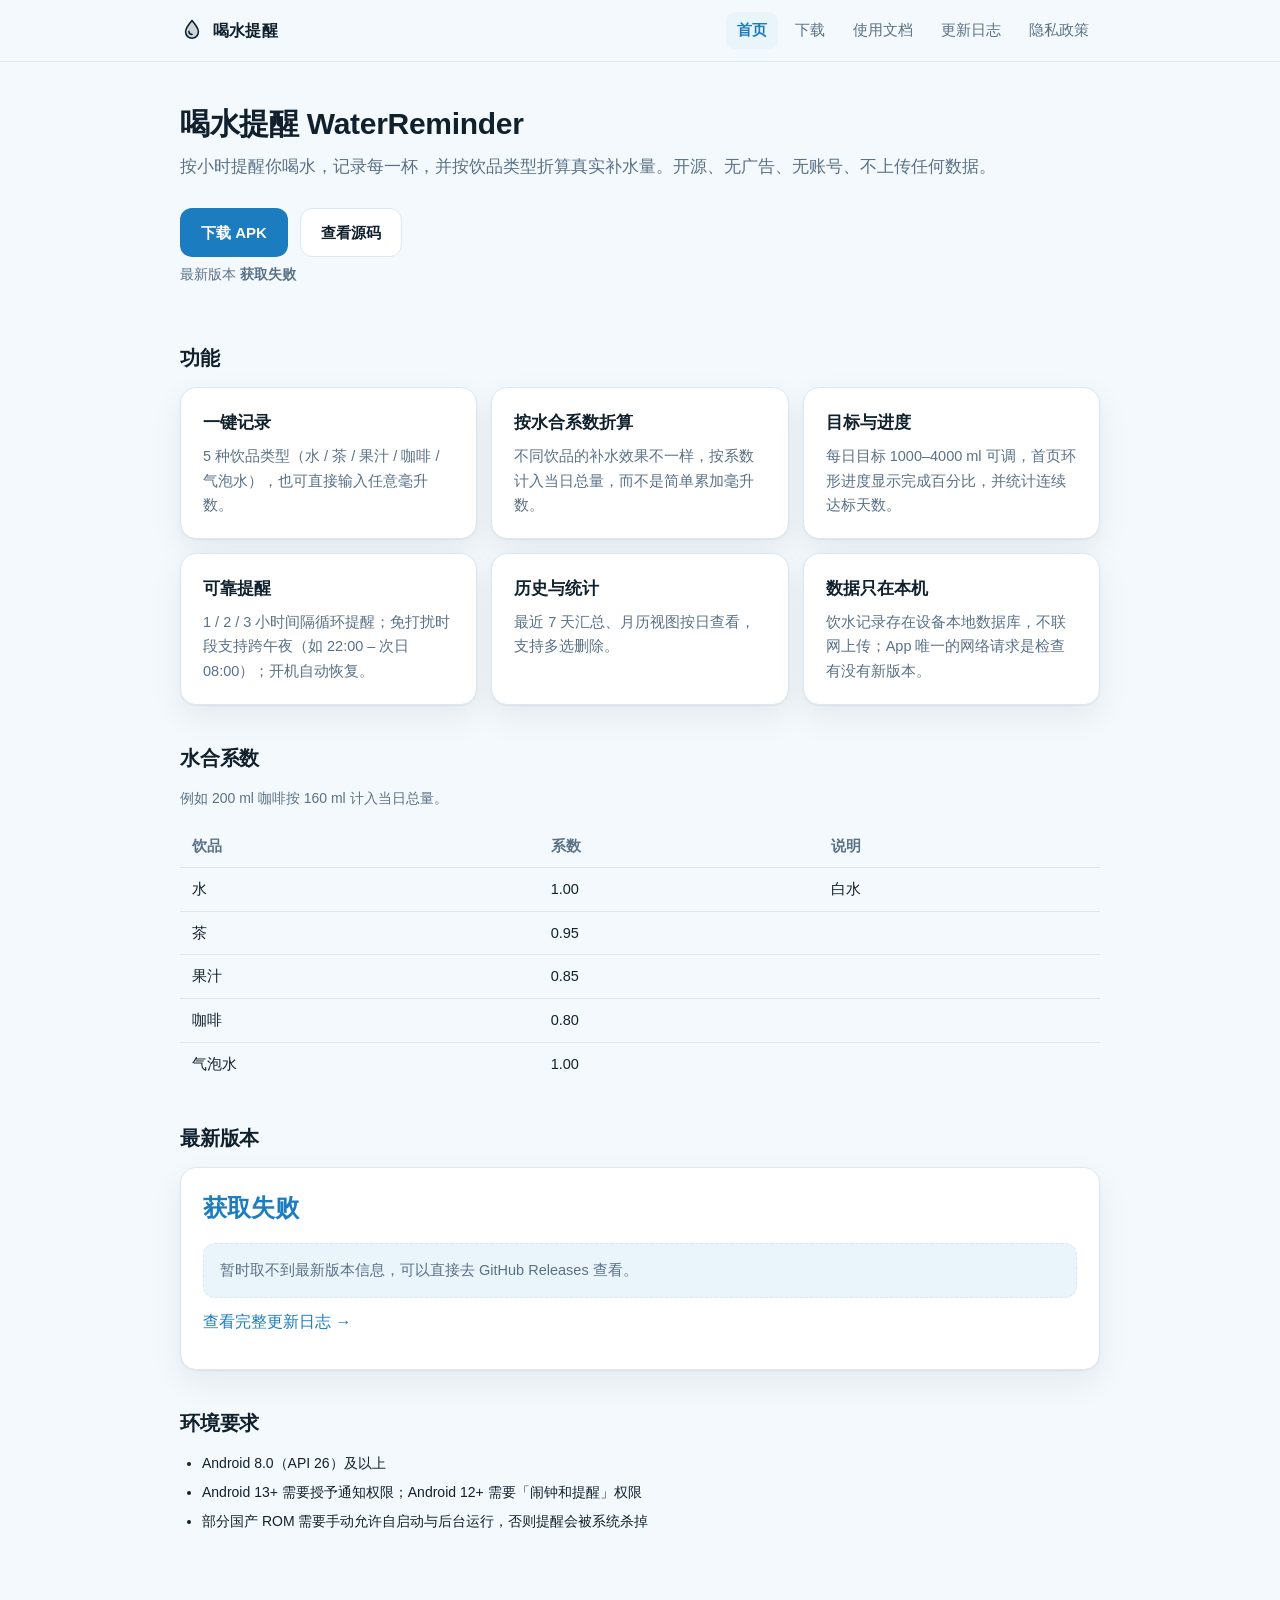
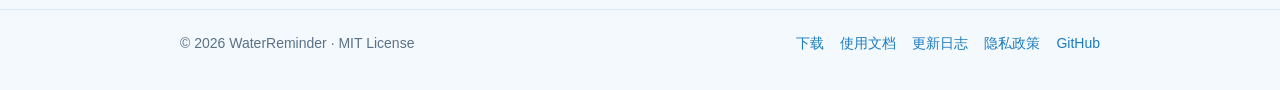
==== docs/index.html @ f53e742c "feat(update): 应用内更新改读 GitHub Releases API，Pages 转型官网 - UpdateChecker 改读 /releases/latest，按 versionNa" ====
<!DOCTYPE html>
<html lang="zh-CN">
<head>
<meta charset="utf-8">
<meta name="viewport" content="width=device-width, initial-scale=1">
<title>喝水提醒 WaterReminder — 简单、开源的饮水提醒 App</title>
<meta name="description" content="WaterReminder 是一个轻量的 Android 喝水提醒应用：按小时提醒喝水，记录每一杯，按饮品类型折算真实补水量。无广告、无账号、不收集数据。">
<link rel="stylesheet" href="assets/style.css">
</head>
<body>

<header class="site-header">
  <div class="inner">
    <a class="brand" href="./">
      <svg viewBox="0 0 24 24" aria-hidden="true" fill="none">
        <path d="M12 2.6c3.9 4.5 6.4 7.9 6.4 11.2A6.4 6.4 0 0 1 12 20.2a6.4 6.4 0 0 1-6.4-6.4c0-3.3 2.5-6.7 6.4-11.2Z"
              fill="currentColor" opacity=".16"/>
        <path d="M12 2.6c3.9 4.5 6.4 7.9 6.4 11.2A6.4 6.4 0 0 1 12 20.2a6.4 6.4 0 0 1-6.4-6.4c0-3.3 2.5-6.7 6.4-11.2Z"
              stroke="currentColor" stroke-width="1.6" stroke-linejoin="round"/>
        <path d="M9 13.4c0 1.7 1.3 3 3 3" stroke="currentColor" stroke-width="1.6" stroke-linecap="round"/>
      </svg>
      喝水提醒
    </a>
    <nav class="nav">
      <a href="./" aria-current="page">首页</a>
      <a href="download/">下载</a>
      <a href="docs/">使用文档</a>
      <a href="changelog/">更新日志</a>
      <a href="privacy/">隐私政策</a>
    </nav>
  </div>
</header>

<main>

  <section class="hero">
    <div class="text">
      <h1>喝水提醒 WaterReminder</h1>
      <p class="lede">按小时提醒你喝水，记录每一杯，并按饮品类型折算真实补水量。开源、无广告、无账号、不上传任何数据。</p>
      <div class="actions">
        <a class="btn btn-primary" data-download href="https://github.com/os233/WaterReminder/releases/latest">
          下载 APK
        </a>
        <a class="btn btn-ghost" href="https://github.com/os233/WaterReminder">查看源码</a>
      </div>
      <p class="small muted">
        最新版本 <strong data-latest-version>读取中…</strong>
        <span data-latest-date></span>
      </p>
    </div>
  </section>

  <h2>功能</h2>
  <div class="grid">
    <div class="card feature">
      <h3>一键记录</h3>
      <p>5 种饮品类型（水 / 茶 / 果汁 / 咖啡 / 气泡水），也可直接输入任意毫升数。</p>
    </div>
    <div class="card feature">
      <h3>按水合系数折算</h3>
      <p>不同饮品的补水效果不一样，按系数计入当日总量，而不是简单累加毫升数。</p>
    </div>
    <div class="card feature">
      <h3>目标与进度</h3>
      <p>每日目标 1000–4000 ml 可调，首页环形进度显示完成百分比，并统计连续达标天数。</p>
    </div>
    <div class="card feature">
      <h3>可靠提醒</h3>
      <p>1 / 2 / 3 小时间隔循环提醒；免打扰时段支持跨午夜（如 22:00 – 次日 08:00）；开机自动恢复。</p>
    </div>
    <div class="card feature">
      <h3>历史与统计</h3>
      <p>最近 7 天汇总、月历视图按日查看，支持多选删除。</p>
    </div>
    <div class="card feature">
      <h3>数据只在本机</h3>
      <p>饮水记录存在设备本地数据库，不联网上传；App 唯一的网络请求是检查有没有新版本。</p>
    </div>
  </div>

  <h2>水合系数</h2>
  <p class="small muted">例如 200 ml 咖啡按 160 ml 计入当日总量。</p>
  <table>
    <thead>
      <tr><th>饮品</th><th>系数</th><th>说明</th></tr>
    </thead>
    <tbody>
      <tr><td>水</td><td>1.00</td><td>白水</td></tr>
      <tr><td>茶</td><td>0.95</td><td></td></tr>
      <tr><td>果汁</td><td>0.85</td><td></td></tr>
      <tr><td>咖啡</td><td>0.80</td><td></td></tr>
      <tr><td>气泡水</td><td>1.00</td><td></td></tr>
    </tbody>
  </table>

  <h2>最新版本</h2>
  <div class="card">
    <div class="version-row">
      <span class="version-tag" data-latest-version>读取中…</span>
      <span class="muted small" data-latest-date></span>
    </div>
    <p class="small muted" data-latest-size></p>
    <div class="notes" data-latest-notes>
      <p class="muted">正在读取更新说明…</p>
    </div>
    <p><a href="changelog/">查看完整更新日志 →</a></p>
  </div>

  <h2>环境要求</h2>
  <ul class="small">
    <li>Android 8.0（API 26）及以上</li>
    <li>Android 13+ 需要授予通知权限；Android 12+ 需要「闹钟和提醒」权限</li>
    <li>部分国产 ROM 需要手动允许自启动与后台运行，否则提醒会被系统杀掉</li>
  </ul>

</main>

<footer class="site-footer">
  <div class="inner">
    <span>© 2026 WaterReminder · MIT License</span>
    <span class="links">
      <a href="download/">下载</a>
      <a href="docs/">使用文档</a>
      <a href="changelog/">更新日志</a>
      <a href="privacy/">隐私政策</a>
      <a href="https://github.com/os233/WaterReminder">GitHub</a>
    </span>
  </div>
</footer>

<script src="assets/site.js"></script>
</body>
</html>
---- docs/assets/style.css ----
/* WaterReminder 官网样式：单文件、无构建、跟随系统深浅色 */

:root {
  --bg: #f4f9fd;
  --surface: #ffffff;
  --surface-soft: #eaf4fb;
  --text: #10212d;
  --muted: #5a7186;
  --border: #dbe8f2;
  --primary: #1b7cc0;
  --primary-strong: #1567a3;
  --accent: #2bb3a3;
  --shadow: 0 1px 2px rgba(16, 33, 45, .06), 0 12px 32px rgba(16, 33, 45, .07);
  --radius: 16px;
  --max: 960px;
}

@media (prefers-color-scheme: dark) {
  :root {
    --bg: #0d151e;
    --surface: #16212c;
    --surface-soft: #1b2936;
    --text: #e7eff6;
    --muted: #93a8ba;
    --border: #26333f;
    --primary: #58b1e9;
    --primary-strong: #7cc4f2;
    --accent: #46c8b6;
    --shadow: 0 1px 2px rgba(0, 0, 0, .3), 0 12px 32px rgba(0, 0, 0, .35);
  }
}

* { box-sizing: border-box; }

html { -webkit-text-size-adjust: 100%; }

body {
  margin: 0;
  background: var(--bg);
  color: var(--text);
  font-family: -apple-system, BlinkMacSystemFont, "Segoe UI", "PingFang SC",
    "Hiragino Sans GB", "Microsoft YaHei", Roboto, sans-serif;
  font-size: 16px;
  line-height: 1.7;
}

a { color: var(--primary); text-decoration: none; }
a:hover { text-decoration: underline; }

/* ── 顶栏 ─────────────────────────────────────────── */
.site-header {
  position: sticky;
  top: 0;
  z-index: 10;
  background: var(--bg);
  background: color-mix(in srgb, var(--bg) 88%, transparent);
  backdrop-filter: saturate(160%) blur(10px);
  border-bottom: 1px solid var(--border);
}

.site-header .inner {
  max-width: var(--max);
  margin: 0 auto;
  padding: 12px 20px;
  display: flex;
  align-items: center;
  gap: 18px;
  flex-wrap: wrap;
}

.brand {
  display: flex;
  align-items: center;
  gap: 9px;
  font-weight: 700;
  color: var(--text);
  letter-spacing: .2px;
}
.brand:hover { text-decoration: none; }
.brand svg { width: 24px; height: 24px; flex: none; }

.nav { margin-left: auto; display: flex; gap: 6px; flex-wrap: wrap; }
.nav a {
  color: var(--muted);
  padding: 6px 11px;
  border-radius: 9px;
  font-size: 14.5px;
}
.nav a:hover { background: var(--surface-soft); color: var(--text); text-decoration: none; }
.nav a[aria-current="page"] { color: var(--primary); background: var(--surface-soft); font-weight: 600; }

/* ── 布局 ─────────────────────────────────────────── */
main { max-width: var(--max); margin: 0 auto; padding: 34px 20px 60px; }

h1 { font-size: 30px; line-height: 1.3; margin: 0 0 10px; letter-spacing: -.3px; }
h2 { font-size: 20px; margin: 36px 0 12px; letter-spacing: -.2px; }
h3 { font-size: 16.5px; margin: 24px 0 8px; }
p { margin: 0 0 14px; }

.lede { font-size: 17px; color: var(--muted); margin-bottom: 26px; }

.card {
  background: var(--surface);
  border: 1px solid var(--border);
  border-radius: var(--radius);
  padding: 20px 22px;
  box-shadow: var(--shadow);
}

.grid { display: grid; gap: 14px; grid-template-columns: repeat(auto-fit, minmax(240px, 1fr)); }

.muted { color: var(--muted); }
.small { font-size: 14px; }

/* ── 首页 hero ────────────────────────────────────── */
.hero {
  display: flex;
  align-items: center;
  gap: 28px;
  flex-wrap: wrap;
  padding: 8px 0 4px;
}
.hero .text { flex: 1 1 340px; }
.hero .mark { flex: 0 0 auto; }

.actions { display: flex; gap: 12px; flex-wrap: wrap; margin: 22px 0 6px; }

.btn {
  display: inline-flex;
  align-items: center;
  gap: 8px;
  padding: 11px 20px;
  border-radius: 12px;
  font-size: 15px;
  font-weight: 600;
  border: 1px solid transparent;
  cursor: pointer;
}
.btn:hover { text-decoration: none; }
.btn-primary { background: var(--primary); color: #fff; }
.btn-primary:hover { background: var(--primary-strong); }
@media (prefers-color-scheme: dark) {
  .btn-primary { color: #08141d; }
}
.btn-ghost { border-color: var(--border); color: var(--text); background: var(--surface); }
.btn-ghost:hover { background: var(--surface-soft); }
.btn[aria-disabled="true"] { opacity: .55; pointer-events: none; }

/* ── 功能列表 ─────────────────────────────────────── */
.feature h3 { margin-top: 0; display: flex; align-items: center; gap: 8px; }
.feature p { margin: 0; color: var(--muted); font-size: 14.5px; }

table { width: 100%; border-collapse: collapse; font-size: 14.5px; margin: 6px 0 18px; }
th, td { text-align: left; padding: 9px 12px; border-bottom: 1px solid var(--border); }
th { color: var(--muted); font-weight: 600; }
tbody tr:last-child td { border-bottom: none; }

ul, ol { padding-left: 22px; margin: 0 0 16px; }
li { margin: 5px 0; }

code {
  font-family: ui-monospace, SFMono-Regular, "SF Mono", Consolas, monospace;
  font-size: .9em;
  background: var(--surface-soft);
  padding: 2px 6px;
  border-radius: 6px;
  word-break: break-all;
}

pre {
  background: var(--surface-soft);
  border: 1px solid var(--border);
  border-radius: 12px;
  padding: 14px 16px;
  overflow-x: auto;
  font-size: 13.5px;
  line-height: 1.6;
}
pre code { background: none; padding: 0; }

/* ── 版本信息 ─────────────────────────────────────── */
.version-row {
  display: flex;
  align-items: baseline;
  gap: 12px;
  flex-wrap: wrap;
  margin-bottom: 4px;
}
.version-tag { font-size: 24px; font-weight: 700; color: var(--primary); }

.checksum {
  display: block;
  font-size: 12.5px;
  color: var(--muted);
  word-break: break-all;
  margin-top: 10px;
}

/* ── 更新日志 ─────────────────────────────────────── */
.release { border-top: 1px solid var(--border); padding-top: 22px; margin-top: 22px; }
.release:first-child { border-top: none; margin-top: 0; padding-top: 0; }
.release header { display: flex; align-items: baseline; gap: 10px; flex-wrap: wrap; }
.release h3 { margin: 0; font-size: 19px; }
.release time { color: var(--muted); font-size: 14px; }
.release .tag-chip {
  font-size: 12px;
  font-weight: 600;
  color: var(--accent);
  border: 1px solid currentColor;
  border-radius: 999px;
  padding: 1px 9px;
}
.notes { margin-top: 10px; font-size: 15px; }
.notes h4 { font-size: 15px; margin: 16px 0 6px; }
.notes ul { margin: 0 0 10px; }
.notes p { margin: 0 0 10px; }

.notice {
  background: var(--surface-soft);
  border: 1px dashed var(--border);
  border-radius: 12px;
  padding: 14px 16px;
  color: var(--muted);
  font-size: 14.5px;
}

/* ── 页脚 ─────────────────────────────────────────── */
.site-footer {
  border-top: 1px solid var(--border);
  color: var(--muted);
  font-size: 14px;
}
.site-footer .inner {
  max-width: var(--max);
  margin: 0 auto;
  padding: 22px 20px 34px;
  display: flex;
  gap: 14px;
  flex-wrap: wrap;
  align-items: center;
}
.site-footer .inner .links { margin-left: auto; display: flex; gap: 16px; flex-wrap: wrap; }
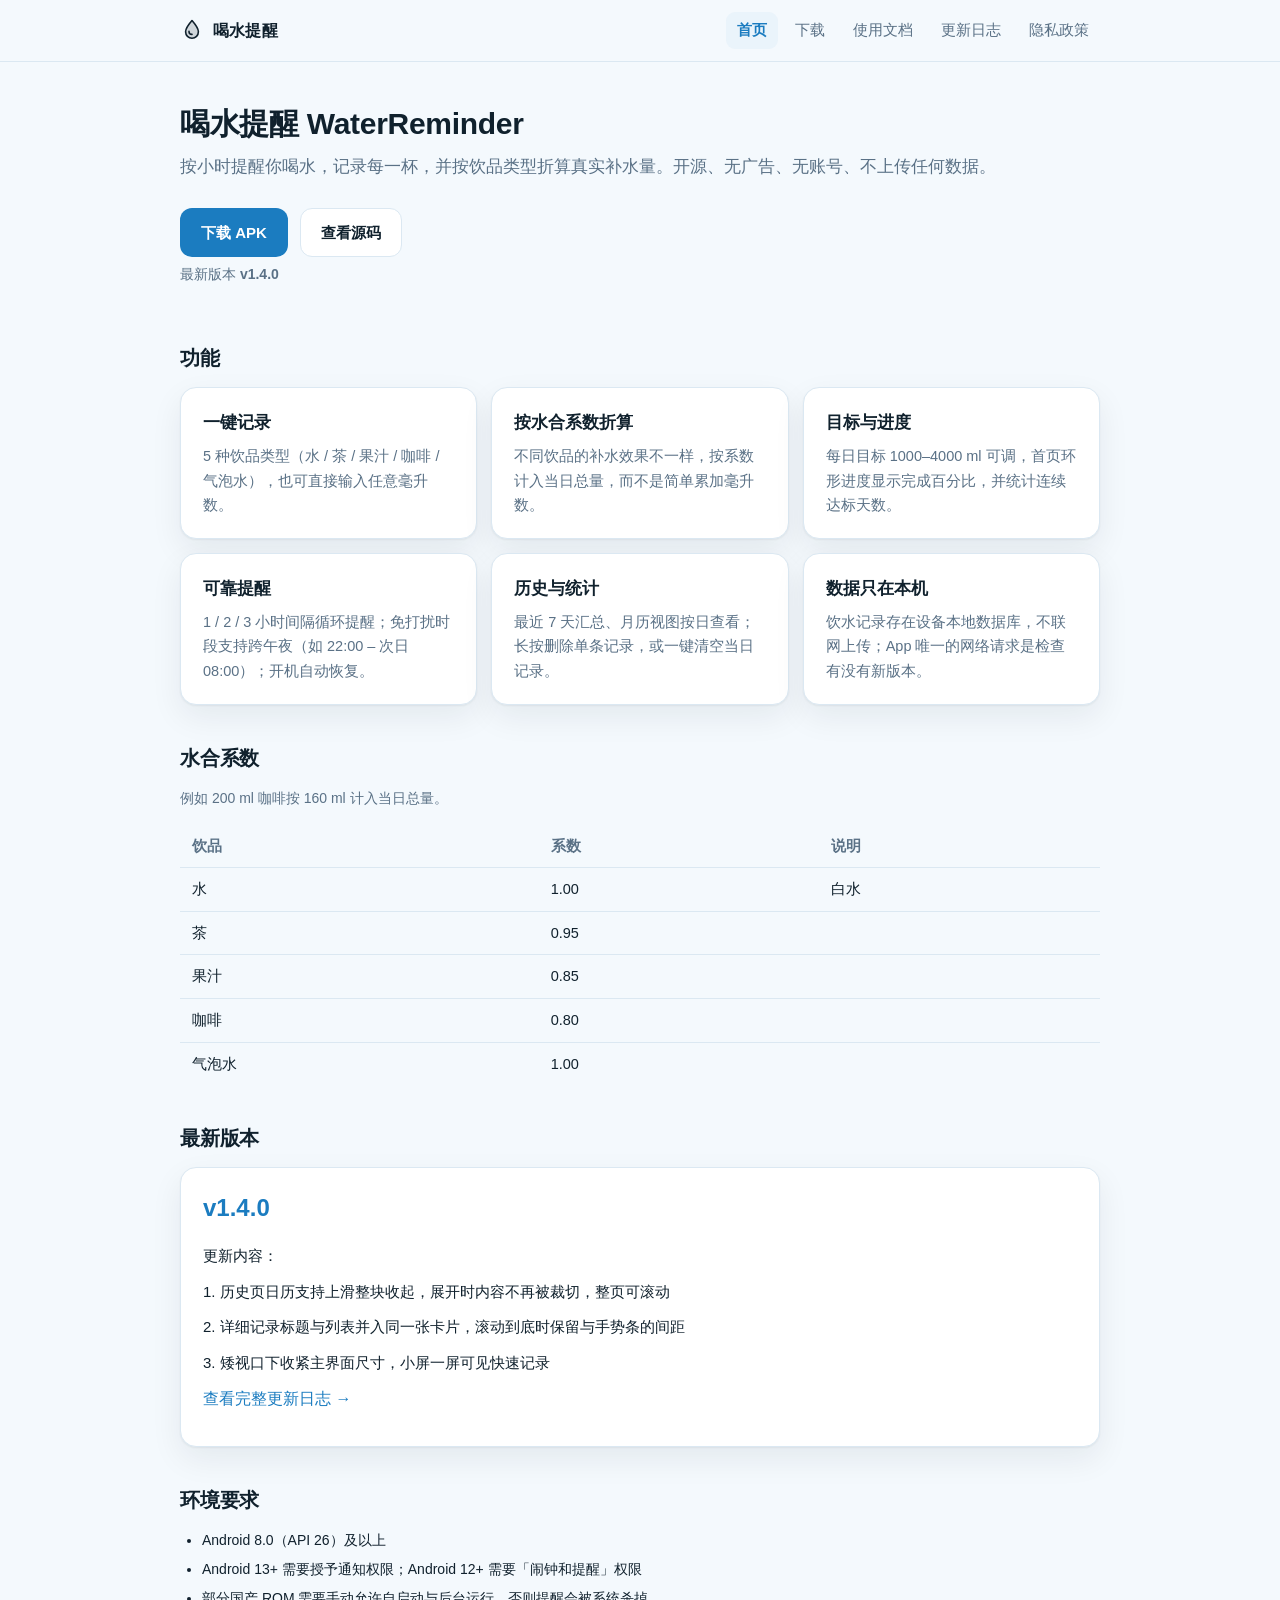
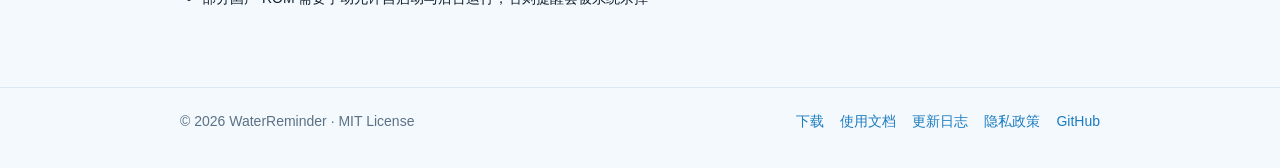
==== commit cb557200: "docs: 修正历史页删除方式的描述并校正 README - README 与官网三处「支持多选删除」不符合实现，改为长按删单条 / 清空当日记录 - README 发布流程改为「先提交再打 tag」" ====
--- a/docs/index.html
+++ b/docs/index.html
@@ -5,6 +5,7 @@
 <meta name="viewport" content="width=device-width, initial-scale=1">
 <title>喝水提醒 WaterReminder — 简单、开源的饮水提醒 App</title>
 <meta name="description" content="WaterReminder 是一个轻量的 Android 喝水提醒应用：按小时提醒喝水，记录每一杯，按饮品类型折算真实补水量。无广告、无账号、不收集数据。">
+<link rel="icon" type="image/svg+xml" href="data:image/svg+xml,%3Csvg xmlns='http://www.w3.org/2000/svg' viewBox='0 0 24 24'%3E%3Cpath d='M12 2.6c3.9 4.5 6.4 7.9 6.4 11.2A6.4 6.4 0 0 1 12 20.2a6.4 6.4 0 0 1-6.4-6.4c0-3.3 2.5-6.7 6.4-11.2Z' fill='%231b7cc0'/%3E%3C/svg%3E">
 <link rel="stylesheet" href="assets/style.css">
 </head>
 <body>
@@ -70,7 +71,7 @@
     </div>
     <div class="card feature">
       <h3>历史与统计</h3>
-      <p>最近 7 天汇总、月历视图按日查看，支持多选删除。</p>
+      <p>最近 7 天汇总、月历视图按日查看；长按删除单条记录，或一键清空当日记录。</p>
     </div>
     <div class="card feature">
       <h3>数据只在本机</h3>
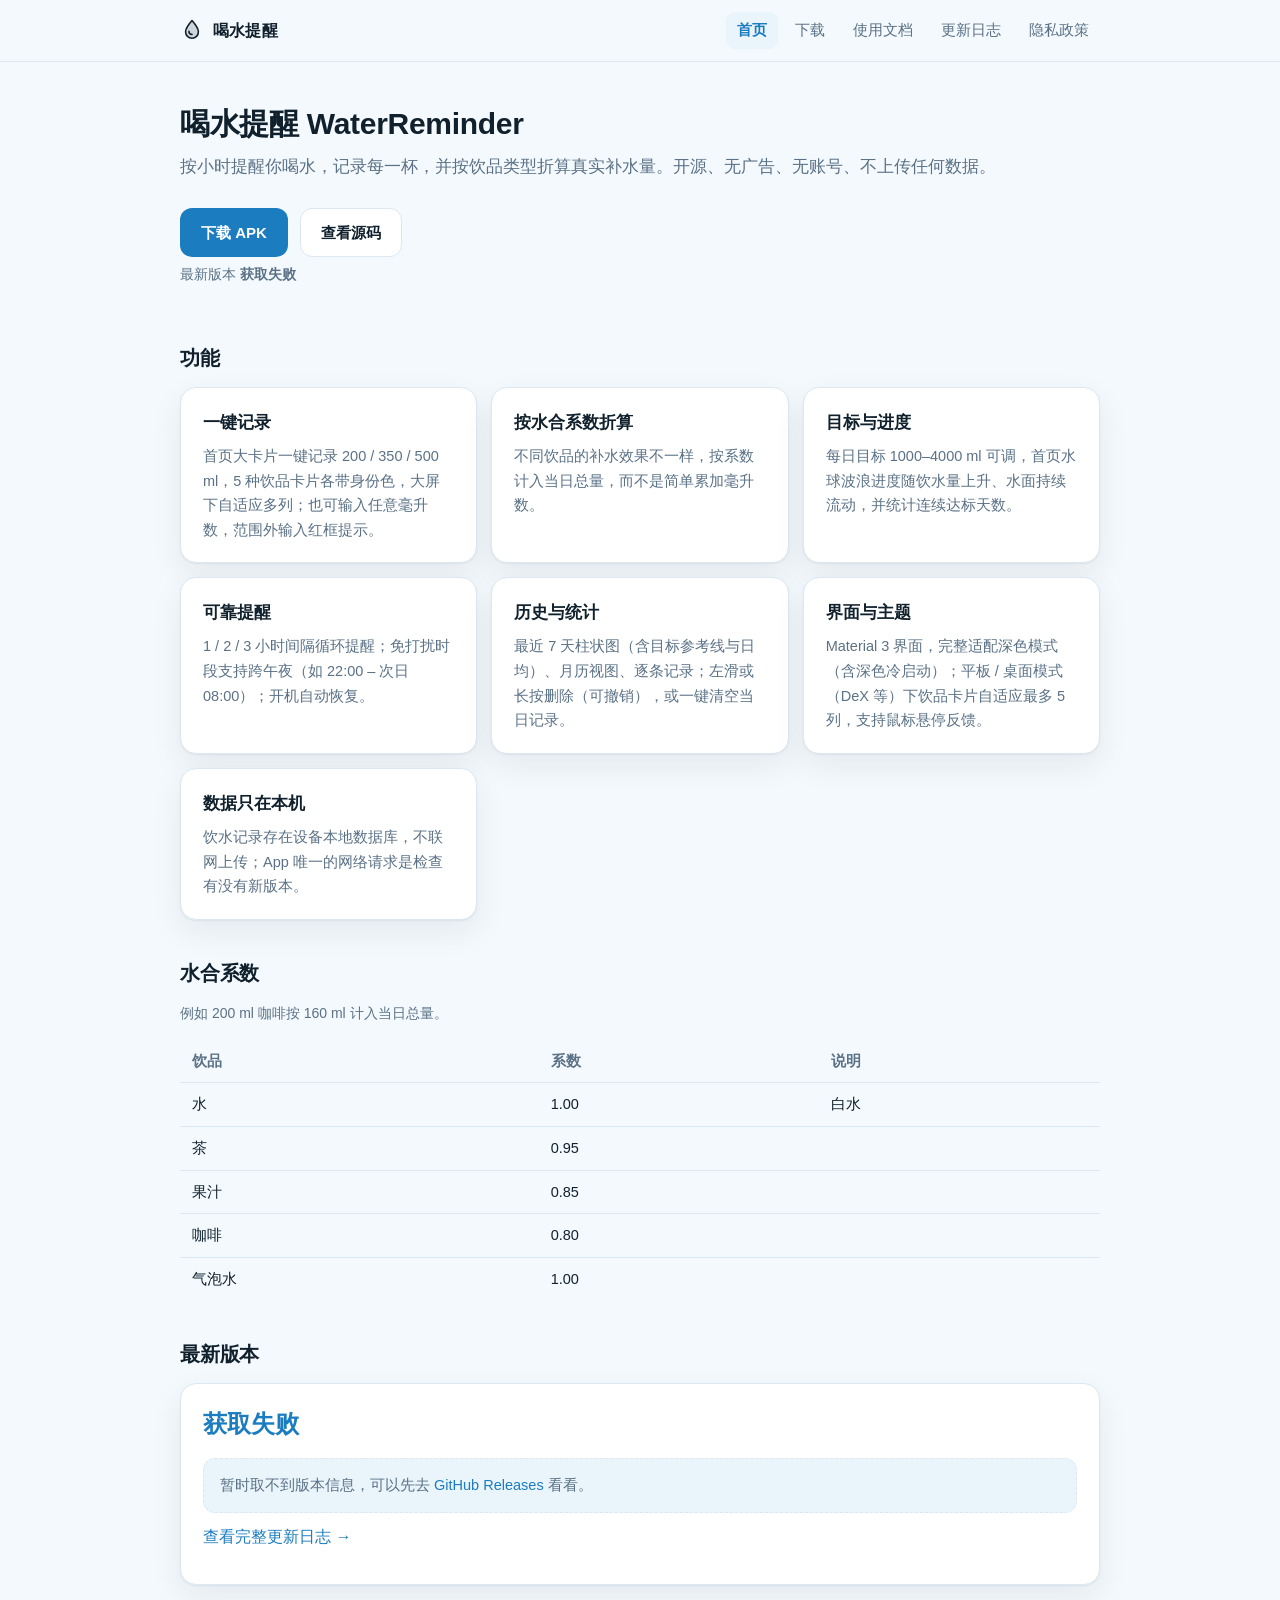
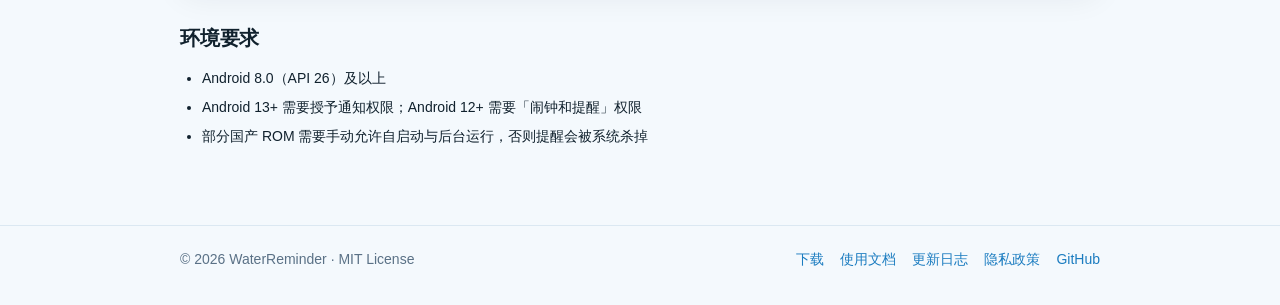
==== commit a85694dc: "chore: 补关键路径诊断日志与已知问题文档 - 日志：统一 TAG WaterReminder——更新检查/下载失败原因/SHA-256 校验拆分、   闹钟排程与补排、免打扰跳过、Room 迁移" ====
--- a/docs/index.html
+++ b/docs/index.html
@@ -55,7 +55,7 @@
   <div class="grid">
     <div class="card feature">
       <h3>一键记录</h3>
-      <p>5 种饮品类型（水 / 茶 / 果汁 / 咖啡 / 气泡水），也可直接输入任意毫升数。</p>
+      <p>首页大卡片一键记录 200 / 350 / 500 ml，5 种饮品卡片各带身份色，大屏下自适应多列；也可输入任意毫升数，范围外输入红框提示。</p>
     </div>
     <div class="card feature">
       <h3>按水合系数折算</h3>
@@ -63,7 +63,7 @@
     </div>
     <div class="card feature">
       <h3>目标与进度</h3>
-      <p>每日目标 1000–4000 ml 可调，首页环形进度显示完成百分比，并统计连续达标天数。</p>
+      <p>每日目标 1000–4000 ml 可调，首页水球波浪进度随饮水量上升、水面持续流动，并统计连续达标天数。</p>
     </div>
     <div class="card feature">
       <h3>可靠提醒</h3>
@@ -71,7 +71,11 @@
     </div>
     <div class="card feature">
       <h3>历史与统计</h3>
-      <p>最近 7 天汇总、月历视图按日查看；长按删除单条记录，或一键清空当日记录。</p>
+      <p>最近 7 天柱状图（含目标参考线与日均）、月历视图、逐条记录；左滑或长按删除（可撤销），或一键清空当日记录。</p>
+    </div>
+    <div class="card feature">
+      <h3>界面与主题</h3>
+      <p>Material 3 界面，完整适配深色模式（含深色冷启动）；平板 / 桌面模式（DeX 等）下饮品卡片自适应最多 5 列，支持鼠标悬停反馈。</p>
     </div>
     <div class="card feature">
       <h3>数据只在本机</h3>
--- a/docs/assets/style.css
+++ b/docs/assets/style.css
@@ -210,6 +210,8 @@
   border-radius: 999px;
   padding: 1px 9px;
 }
+/* 「本站清单」：标明这条不是来自 GitHub API，而是 version.json 的兜底 */
+.release .tag-chip.static-chip { color: var(--muted); }
 .notes { margin-top: 10px; font-size: 15px; }
 .notes h4 { font-size: 15px; margin: 16px 0 6px; }
 .notes ul { margin: 0 0 10px; }
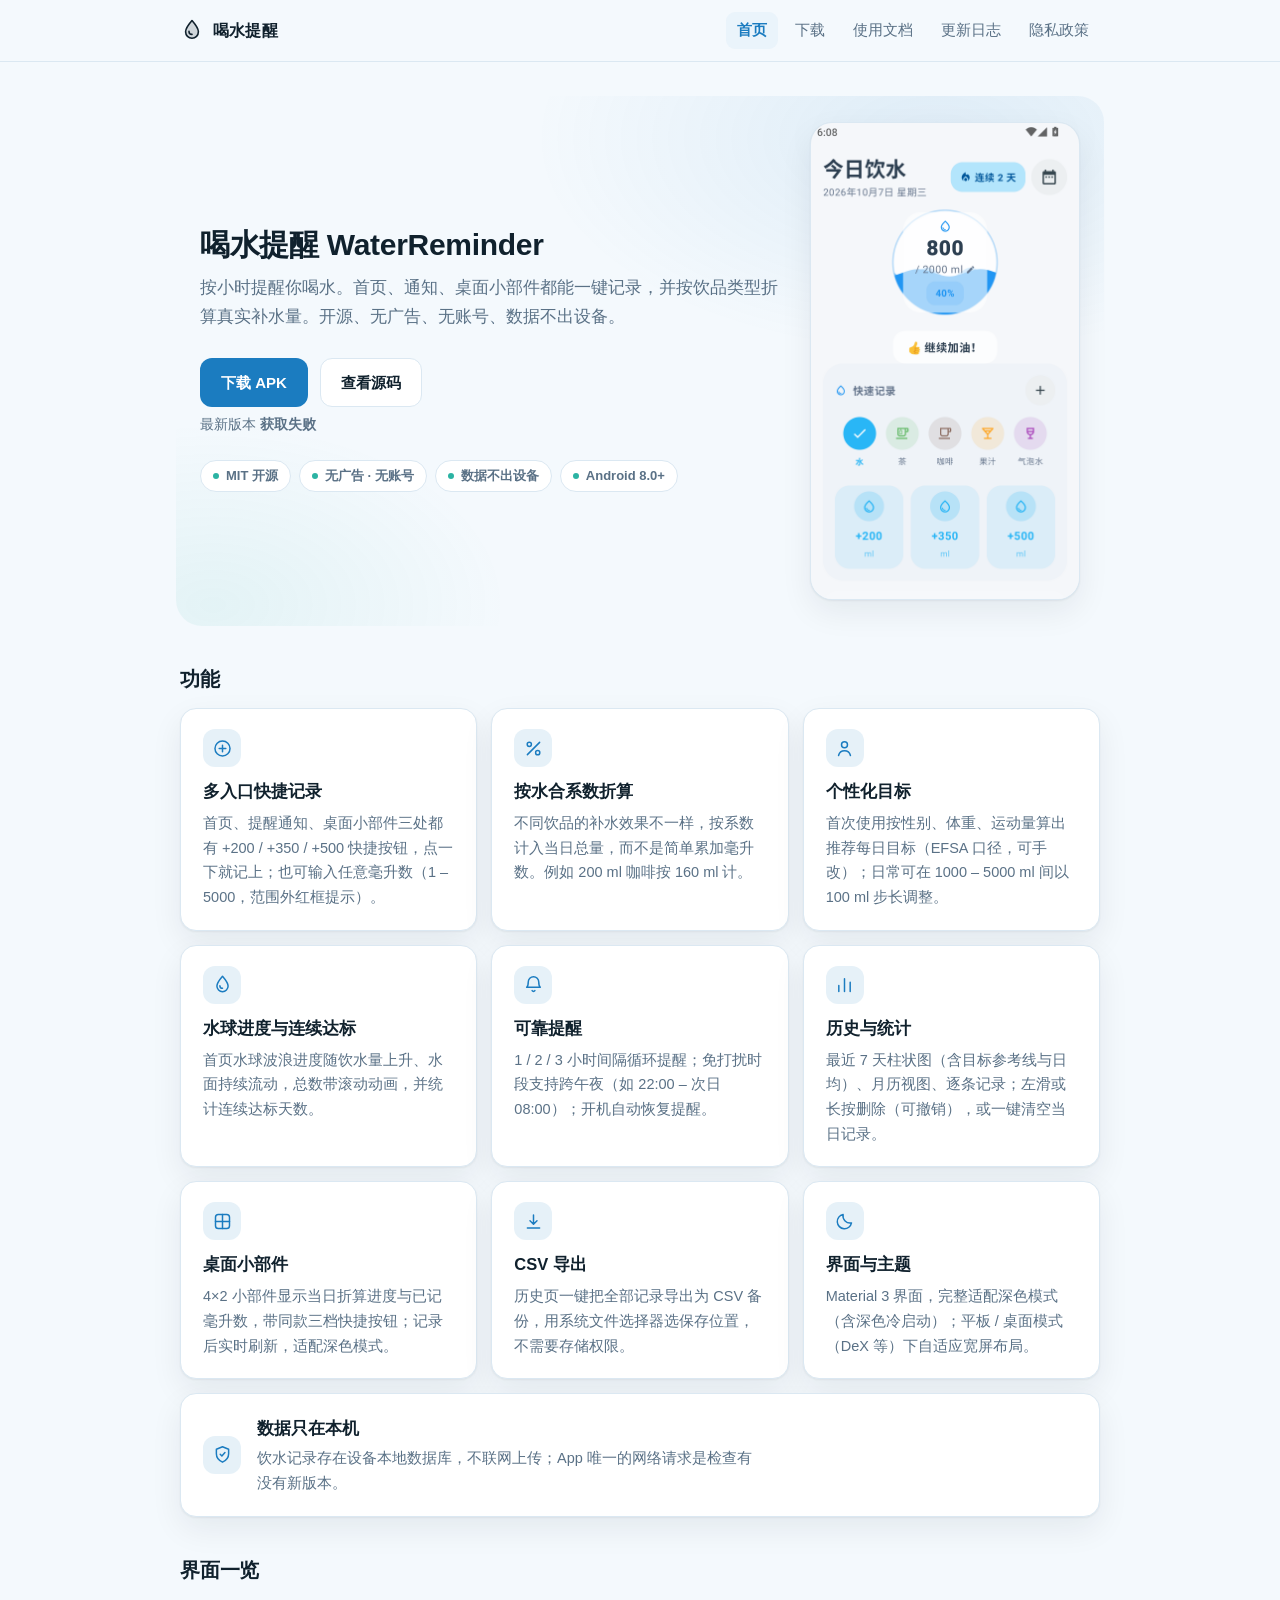
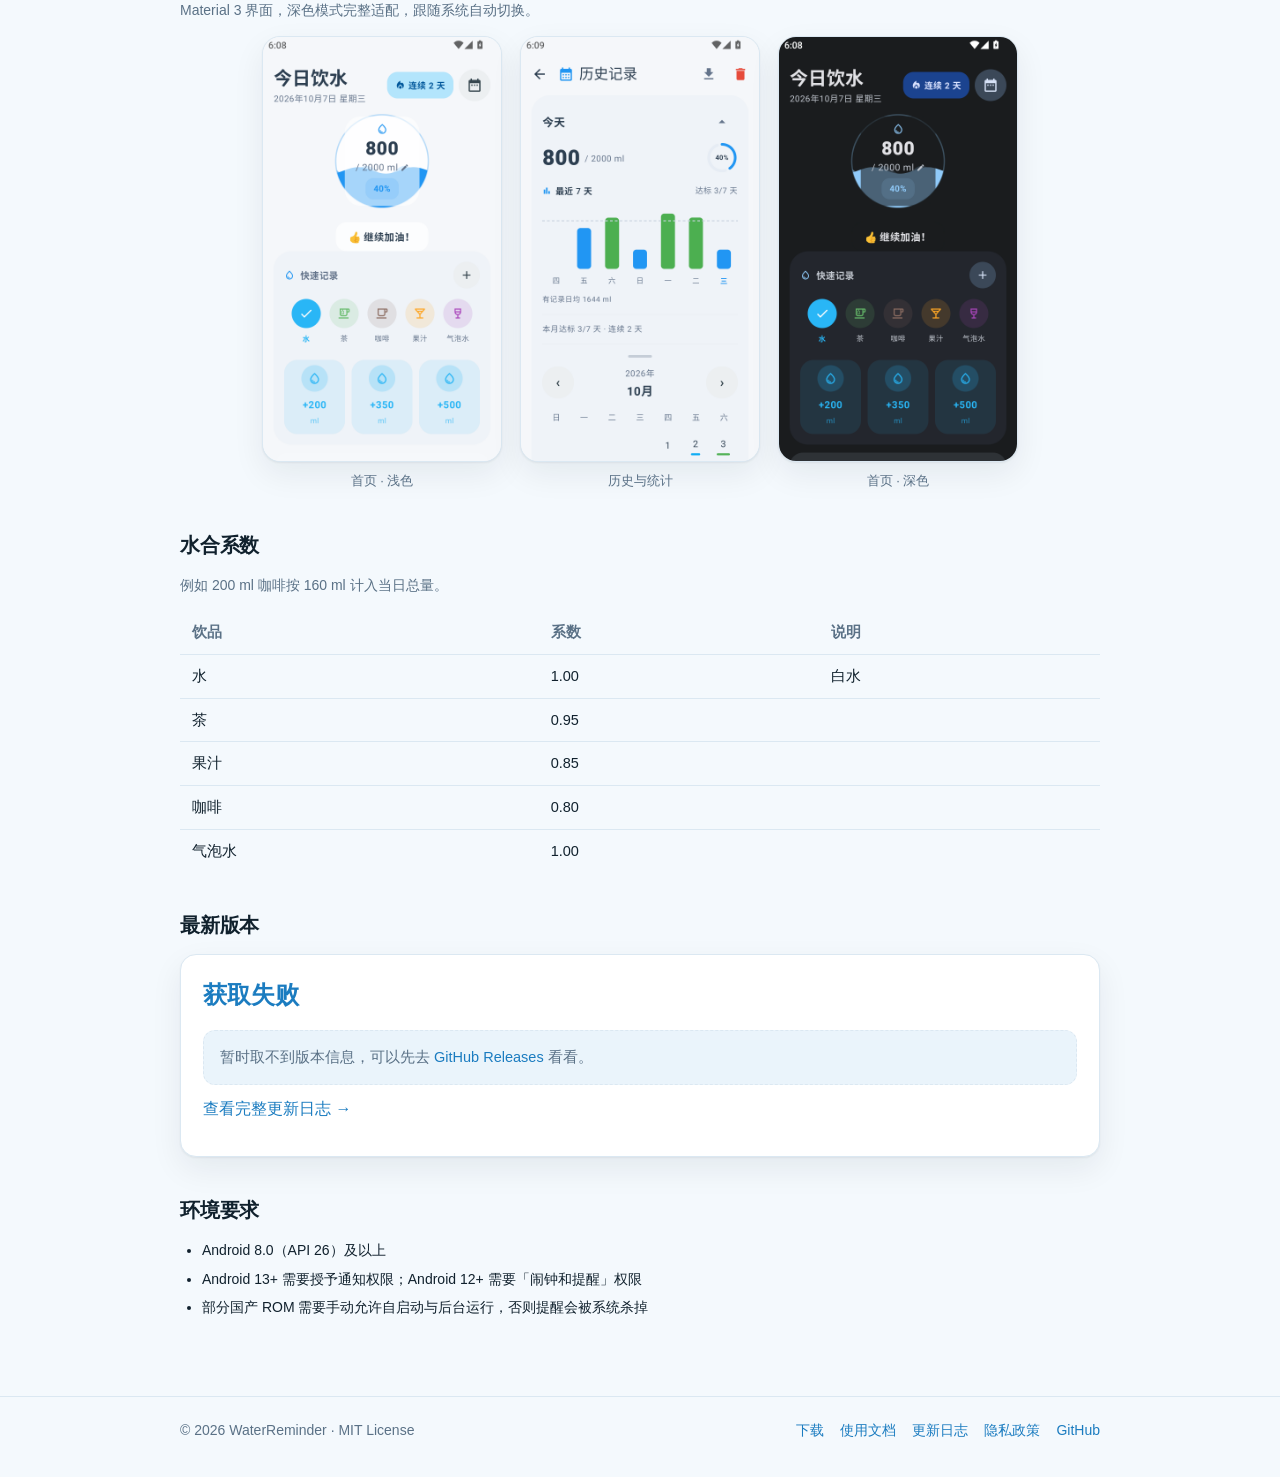
==== commit c09b5bb6: "docs: 官网展示更新至 v0.2.0——首页 hero 截图双栏与信任徽章、10 张图标功能卡、界面一览区，文档页失真同步，发布流程补官网同步步骤" ====
--- a/docs/index.html
+++ b/docs/index.html
@@ -4,7 +4,7 @@
 <meta charset="utf-8">
 <meta name="viewport" content="width=device-width, initial-scale=1">
 <title>喝水提醒 WaterReminder — 简单、开源的饮水提醒 App</title>
-<meta name="description" content="WaterReminder 是一个轻量的 Android 喝水提醒应用：按小时提醒喝水，记录每一杯，按饮品类型折算真实补水量。无广告、无账号、不收集数据。">
+<meta name="description" content="WaterReminder 是一个轻量的 Android 喝水提醒应用：按小时提醒喝水，首页、通知、桌面小部件都能一键记录，并按饮品类型折算真实补水量。开源、无广告、无账号、数据不出设备。">
 <link rel="icon" type="image/svg+xml" href="data:image/svg+xml,%3Csvg xmlns='http://www.w3.org/2000/svg' viewBox='0 0 24 24'%3E%3Cpath d='M12 2.6c3.9 4.5 6.4 7.9 6.4 11.2A6.4 6.4 0 0 1 12 20.2a6.4 6.4 0 0 1-6.4-6.4c0-3.3 2.5-6.7 6.4-11.2Z' fill='%231b7cc0'/%3E%3C/svg%3E">
 <link rel="stylesheet" href="assets/style.css">
 </head>
@@ -37,7 +37,7 @@
   <section class="hero">
     <div class="text">
       <h1>喝水提醒 WaterReminder</h1>
-      <p class="lede">按小时提醒你喝水，记录每一杯，并按饮品类型折算真实补水量。开源、无广告、无账号、不上传任何数据。</p>
+      <p class="lede">按小时提醒你喝水。首页、通知、桌面小部件都能一键记录，并按饮品类型折算真实补水量。开源、无广告、无账号、数据不出设备。</p>
       <div class="actions">
         <a class="btn btn-primary" data-download href="https://github.com/os233/WaterReminder/releases/latest">
           下载 APK
@@ -48,39 +48,134 @@
         最新版本 <strong data-latest-version>读取中…</strong>
         <span data-latest-date></span>
       </p>
+      <ul class="badges">
+        <li>MIT 开源</li>
+        <li>无广告 · 无账号</li>
+        <li>数据不出设备</li>
+        <li>Android 8.0+</li>
+      </ul>
+    </div>
+    <div class="mark">
+      <picture>
+        <source media="(prefers-color-scheme: dark)" srcset="images/home-dark.png">
+        <img src="images/home-light.png" width="1080" height="1920"
+             alt="喝水提醒首页截图：水球进度环、五张饮品快速记录卡与 +200 / +350 / +500 三档快捷按钮">
+      </picture>
     </div>
   </section>
 
   <h2>功能</h2>
   <div class="grid">
     <div class="card feature">
-      <h3>一键记录</h3>
-      <p>首页大卡片一键记录 200 / 350 / 500 ml，5 种饮品卡片各带身份色，大屏下自适应多列；也可输入任意毫升数，范围外输入红框提示。</p>
-    </div>
-    <div class="card feature">
+      <div class="f-icon" aria-hidden="true">
+        <svg viewBox="0 0 24 24" fill="none" stroke="currentColor" stroke-width="1.7" stroke-linecap="round" stroke-linejoin="round">
+          <circle cx="12" cy="12" r="8.6"/><path d="M12 8.2v7.6M8.2 12h7.6"/>
+        </svg>
+      </div>
+      <h3>多入口快捷记录</h3>
+      <p>首页、提醒通知、桌面小部件三处都有 +200 / +350 / +500 快捷按钮，点一下就记上；也可输入任意毫升数（1 – 5000，范围外红框提示）。</p>
+    </div>
+    <div class="card feature">
+      <div class="f-icon" aria-hidden="true">
+        <svg viewBox="0 0 24 24" fill="none" stroke="currentColor" stroke-width="1.7" stroke-linecap="round" stroke-linejoin="round">
+          <path d="M19 5 5 19"/><circle cx="7.2" cy="7.2" r="2.4"/><circle cx="16.8" cy="16.8" r="2.4"/>
+        </svg>
+      </div>
       <h3>按水合系数折算</h3>
-      <p>不同饮品的补水效果不一样，按系数计入当日总量，而不是简单累加毫升数。</p>
-    </div>
-    <div class="card feature">
-      <h3>目标与进度</h3>
-      <p>每日目标 1000–4000 ml 可调，首页水球波浪进度随饮水量上升、水面持续流动，并统计连续达标天数。</p>
-    </div>
-    <div class="card feature">
+      <p>不同饮品的补水效果不一样，按系数计入当日总量，而不是简单累加毫升数。例如 200 ml 咖啡按 160 ml 计。</p>
+    </div>
+    <div class="card feature">
+      <div class="f-icon" aria-hidden="true">
+        <svg viewBox="0 0 24 24" fill="none" stroke="currentColor" stroke-width="1.7" stroke-linecap="round" stroke-linejoin="round">
+          <circle cx="12" cy="7.8" r="3.4"/><path d="M5.2 20c.9-3.4 3.6-5.3 6.8-5.3s5.9 1.9 6.8 5.3"/>
+        </svg>
+      </div>
+      <h3>个性化目标</h3>
+      <p>首次使用按性别、体重、运动量算出推荐每日目标（EFSA 口径，可手改）；日常可在 1000 – 5000 ml 间以 100 ml 步长调整。</p>
+    </div>
+    <div class="card feature">
+      <div class="f-icon" aria-hidden="true">
+        <svg viewBox="0 0 24 24" fill="none" stroke="currentColor" stroke-width="1.7" stroke-linecap="round" stroke-linejoin="round">
+          <path d="M12 2.6c3.9 4.5 6.4 7.9 6.4 11.2A6.4 6.4 0 0 1 12 20.2a6.4 6.4 0 0 1-6.4-6.4c0-3.3 2.5-6.7 6.4-11.2Z"/>
+          <path d="M9 13.4c0 1.7 1.3 3 3 3"/>
+        </svg>
+      </div>
+      <h3>水球进度与连续达标</h3>
+      <p>首页水球波浪进度随饮水量上升、水面持续流动，总数带滚动动画，并统计连续达标天数。</p>
+    </div>
+    <div class="card feature">
+      <div class="f-icon" aria-hidden="true">
+        <svg viewBox="0 0 24 24" fill="none" stroke="currentColor" stroke-width="1.7" stroke-linecap="round" stroke-linejoin="round">
+          <path d="M18 9.2a6 6 0 0 0-12 0c0 4.6-1.8 6-1.8 6h15.6s-1.8-1.4-1.8-6"/>
+          <path d="M10.4 19a1.9 1.9 0 0 0 3.2 0"/>
+        </svg>
+      </div>
       <h3>可靠提醒</h3>
-      <p>1 / 2 / 3 小时间隔循环提醒；免打扰时段支持跨午夜（如 22:00 – 次日 08:00）；开机自动恢复。</p>
-    </div>
-    <div class="card feature">
+      <p>1 / 2 / 3 小时间隔循环提醒；免打扰时段支持跨午夜（如 22:00 – 次日 08:00）；开机自动恢复提醒。</p>
+    </div>
+    <div class="card feature">
+      <div class="f-icon" aria-hidden="true">
+        <svg viewBox="0 0 24 24" fill="none" stroke="currentColor" stroke-width="1.7" stroke-linecap="round" stroke-linejoin="round">
+          <path d="M5.5 20v-7M12 20V5.5M18.5 20V9.5"/>
+        </svg>
+      </div>
       <h3>历史与统计</h3>
       <p>最近 7 天柱状图（含目标参考线与日均）、月历视图、逐条记录；左滑或长按删除（可撤销），或一键清空当日记录。</p>
     </div>
     <div class="card feature">
+      <div class="f-icon" aria-hidden="true">
+        <svg viewBox="0 0 24 24" fill="none" stroke="currentColor" stroke-width="1.7" stroke-linecap="round" stroke-linejoin="round">
+          <rect x="4" y="4" width="16" height="16" rx="3.2"/><path d="M12 4v16M4 12h16"/>
+        </svg>
+      </div>
+      <h3>桌面小部件</h3>
+      <p>4×2 小部件显示当日折算进度与已记毫升数，带同款三档快捷按钮；记录后实时刷新，适配深色模式。</p>
+    </div>
+    <div class="card feature">
+      <div class="f-icon" aria-hidden="true">
+        <svg viewBox="0 0 24 24" fill="none" stroke="currentColor" stroke-width="1.7" stroke-linecap="round" stroke-linejoin="round">
+          <path d="M12 4.5V15M8 11.2l4 4 4-4"/><path d="M5 19.5h14"/>
+        </svg>
+      </div>
+      <h3>CSV 导出</h3>
+      <p>历史页一键把全部记录导出为 CSV 备份，用系统文件选择器选保存位置，不需要存储权限。</p>
+    </div>
+    <div class="card feature">
+      <div class="f-icon" aria-hidden="true">
+        <svg viewBox="0 0 24 24" fill="none" stroke="currentColor" stroke-width="1.7" stroke-linecap="round" stroke-linejoin="round">
+          <path d="M20 13.6A8.2 8.2 0 0 1 10.4 4 8.2 8.2 0 1 0 20 13.6Z"/>
+        </svg>
+      </div>
       <h3>界面与主题</h3>
-      <p>Material 3 界面，完整适配深色模式（含深色冷启动）；平板 / 桌面模式（DeX 等）下饮品卡片自适应最多 5 列，支持鼠标悬停反馈。</p>
-    </div>
-    <div class="card feature">
+      <p>Material 3 界面，完整适配深色模式（含深色冷启动）；平板 / 桌面模式（DeX 等）下自适应宽屏布局。</p>
+    </div>
+    <div class="card feature">
+      <div class="f-icon" aria-hidden="true">
+        <svg viewBox="0 0 24 24" fill="none" stroke="currentColor" stroke-width="1.7" stroke-linecap="round" stroke-linejoin="round">
+          <path d="M12 3.2 19 6v5.2c0 4.4-2.9 7.7-7 9.6-4.1-1.9-7-5.2-7-9.6V6l7-2.8Z"/>
+          <path d="M9.4 11.8l1.9 1.9 3.5-3.9"/>
+        </svg>
+      </div>
       <h3>数据只在本机</h3>
       <p>饮水记录存在设备本地数据库，不联网上传；App 唯一的网络请求是检查有没有新版本。</p>
     </div>
+  </div>
+
+  <h2>界面一览</h2>
+  <p class="small muted">Material 3 界面，深色模式完整适配，跟随系统自动切换。</p>
+  <div class="screens">
+    <figure>
+      <img src="images/home-light.png" loading="lazy" width="1080" height="1920" alt="首页 · 浅色主题">
+      <figcaption>首页 · 浅色</figcaption>
+    </figure>
+    <figure>
+      <img src="images/history-light.png" loading="lazy" width="1080" height="1920" alt="历史记录页：最近 7 天柱状图、本月达标统计与月历视图">
+      <figcaption>历史与统计</figcaption>
+    </figure>
+    <figure>
+      <img src="images/home-dark.png" loading="lazy" width="1080" height="1920" alt="首页 · 深色主题">
+      <figcaption>首页 · 深色</figcaption>
+    </figure>
   </div>
 
   <h2>水合系数</h2>
--- a/docs/assets/style.css
+++ b/docs/assets/style.css
@@ -116,12 +116,28 @@
 .hero {
   display: flex;
   align-items: center;
-  gap: 28px;
-  flex-wrap: wrap;
-  padding: 8px 0 4px;
+  gap: 30px;
+  flex-wrap: wrap;
+  padding: 26px 24px;
+  margin: 0 -4px;
+  border-radius: 26px;
+  background:
+    radial-gradient(560px 300px at 82% 8%,
+      color-mix(in srgb, var(--primary) 10%, transparent), transparent 72%),
+    radial-gradient(420px 260px at 4% 96%,
+      color-mix(in srgb, var(--accent) 8%, transparent), transparent 70%);
 }
 .hero .text { flex: 1 1 340px; }
-.hero .mark { flex: 0 0 auto; }
+.hero .mark { flex: 0 1 auto; margin: 0 auto; }
+.hero .mark img {
+  display: block;
+  width: clamp(215px, 24vw, 270px);
+  height: auto;
+  border-radius: 22px;
+  border: 1px solid var(--border);
+  background: var(--surface);
+  box-shadow: var(--shadow);
+}
 
 .actions { display: flex; gap: 12px; flex-wrap: wrap; margin: 22px 0 6px; }
 
@@ -146,9 +162,98 @@
 .btn-ghost:hover { background: var(--surface-soft); }
 .btn[aria-disabled="true"] { opacity: .55; pointer-events: none; }
 
+/* ── 信任徽章行 ───────────────────────────────────── */
+.badges {
+  list-style: none;
+  display: flex;
+  flex-wrap: wrap;
+  gap: 8px;
+  margin: 18px 0 0;
+  padding: 0;
+}
+.badges li {
+  display: inline-flex;
+  align-items: center;
+  gap: 7px;
+  font-size: 13px;
+  font-weight: 600;
+  color: var(--muted);
+  background: var(--surface);
+  border: 1px solid var(--border);
+  border-radius: 999px;
+  padding: 4px 12px;
+}
+.badges li::before {
+  content: "";
+  width: 6px;
+  height: 6px;
+  border-radius: 50%;
+  background: var(--accent);
+}
+
 /* ── 功能列表 ─────────────────────────────────────── */
-.feature h3 { margin-top: 0; display: flex; align-items: center; gap: 8px; }
+.card.feature {
+  transition: transform .18s ease, border-color .18s ease;
+}
+.card.feature:hover {
+  transform: translateY(-2px);
+  border-color: color-mix(in srgb, var(--primary) 32%, var(--border));
+}
+@media (prefers-reduced-motion: reduce) {
+  .card.feature, .card.feature:hover { transition: none; transform: none; }
+}
+.feature .f-icon {
+  display: inline-flex;
+  align-items: center;
+  justify-content: center;
+  width: 38px;
+  height: 38px;
+  margin-bottom: 10px;
+  border-radius: 12px;
+  background: color-mix(in srgb, var(--primary) 11%, transparent);
+  color: var(--primary);
+}
+.feature .f-icon svg { width: 21px; height: 21px; }
+.feature h3 { margin: 0 0 6px; }
 .feature p { margin: 0; color: var(--muted); font-size: 14.5px; }
+
+/* 末张卡横贯整行：图标居左、文字居右，避免 10 张卡在 3 列网格下尾行只挂 1 张 */
+@media (min-width: 720px) {
+  .grid .feature:last-child {
+    grid-column: 1 / -1;
+    display: grid;
+    grid-template-columns: auto 1fr;
+    column-gap: 16px;
+    align-items: center;
+  }
+  .grid .feature:last-child .f-icon { grid-row: 1 / span 2; margin-bottom: 0; }
+  .grid .feature:last-child h3 { margin: 0 0 4px; }
+  .grid .feature:last-child p { margin: 0; max-width: 62ch; }
+}
+
+/* ── 界面一览 ─────────────────────────────────────── */
+.screens {
+  display: grid;
+  grid-template-columns: repeat(auto-fit, minmax(200px, 240px));
+  justify-content: center;
+  gap: 18px;
+}
+.screens figure { margin: 0; }
+.screens img {
+  display: block;
+  width: 100%;
+  height: auto;
+  border-radius: 18px;
+  border: 1px solid var(--border);
+  background: var(--surface);
+  box-shadow: var(--shadow);
+}
+.screens figcaption {
+  text-align: center;
+  font-size: 13px;
+  color: var(--muted);
+  margin-top: 8px;
+}
 
 table { width: 100%; border-collapse: collapse; font-size: 14.5px; margin: 6px 0 18px; }
 th, td { text-align: left; padding: 9px 12px; border-bottom: 1px solid var(--border); }
